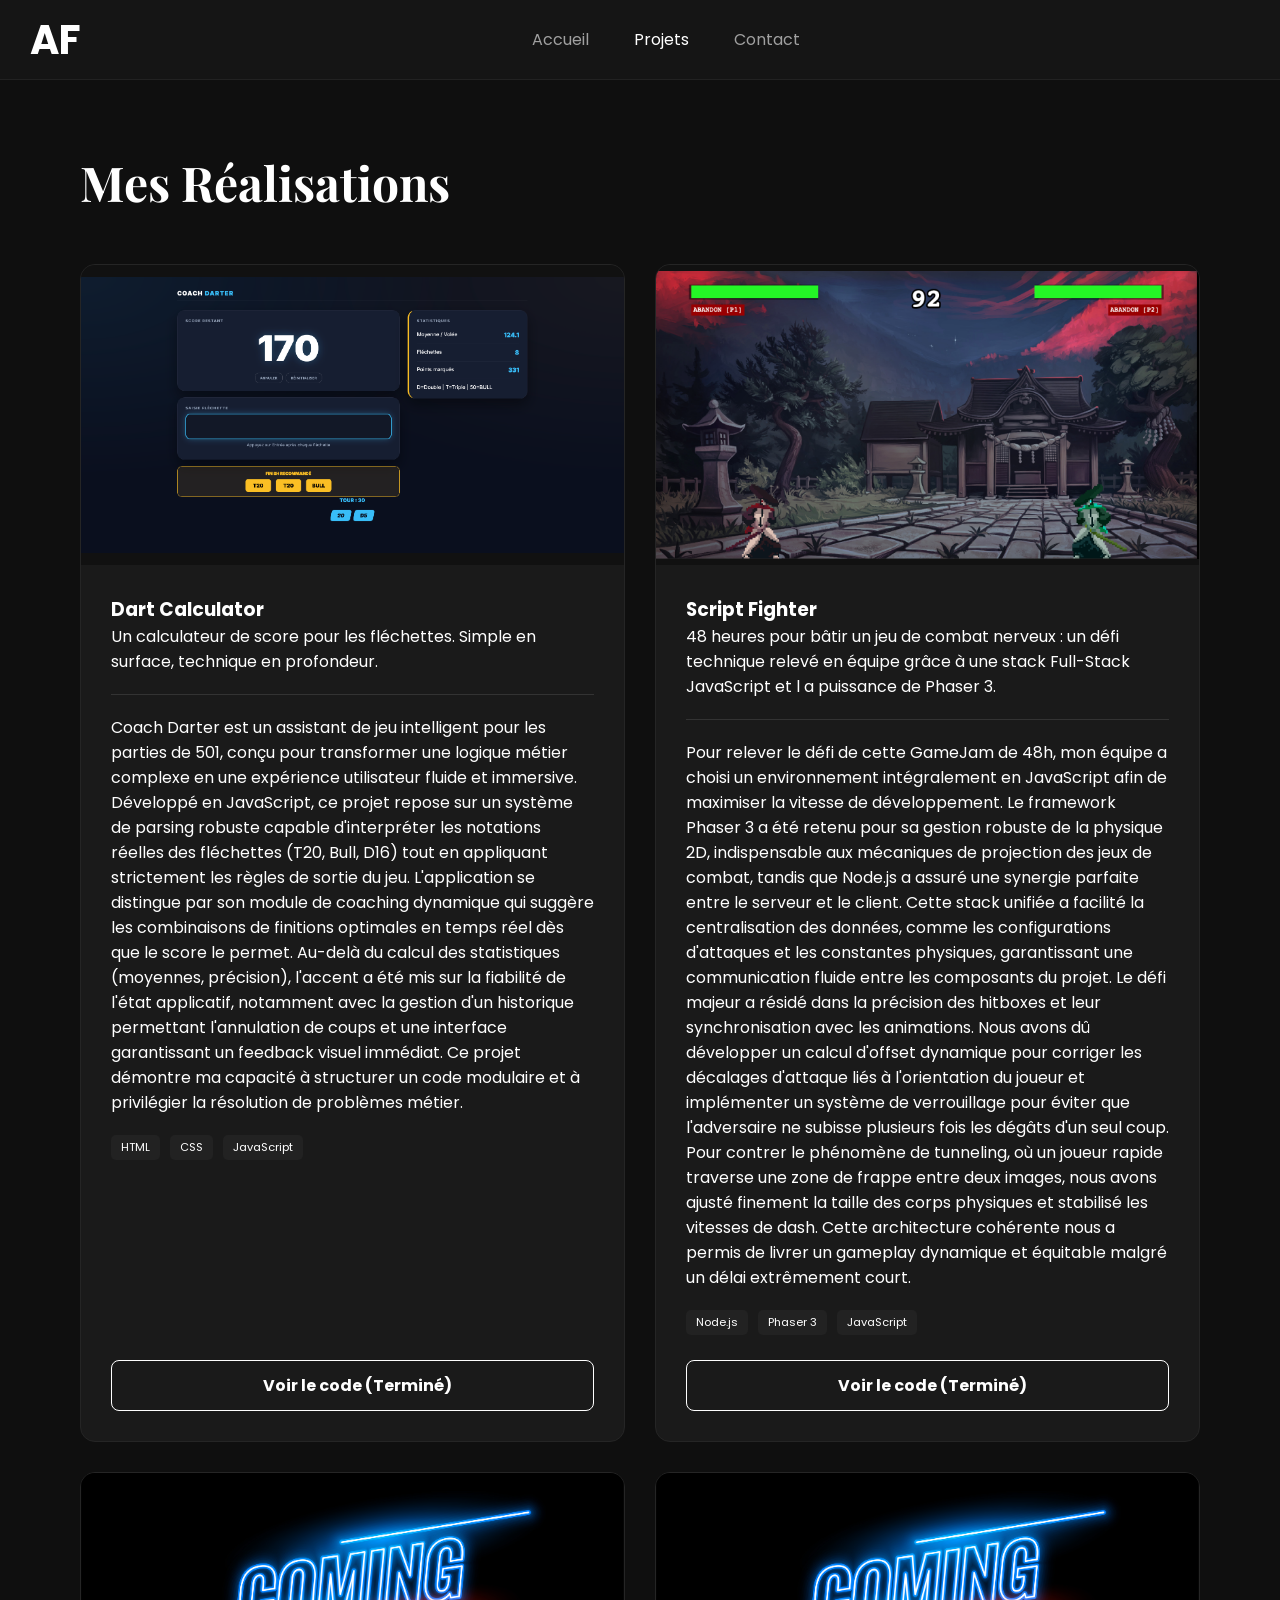
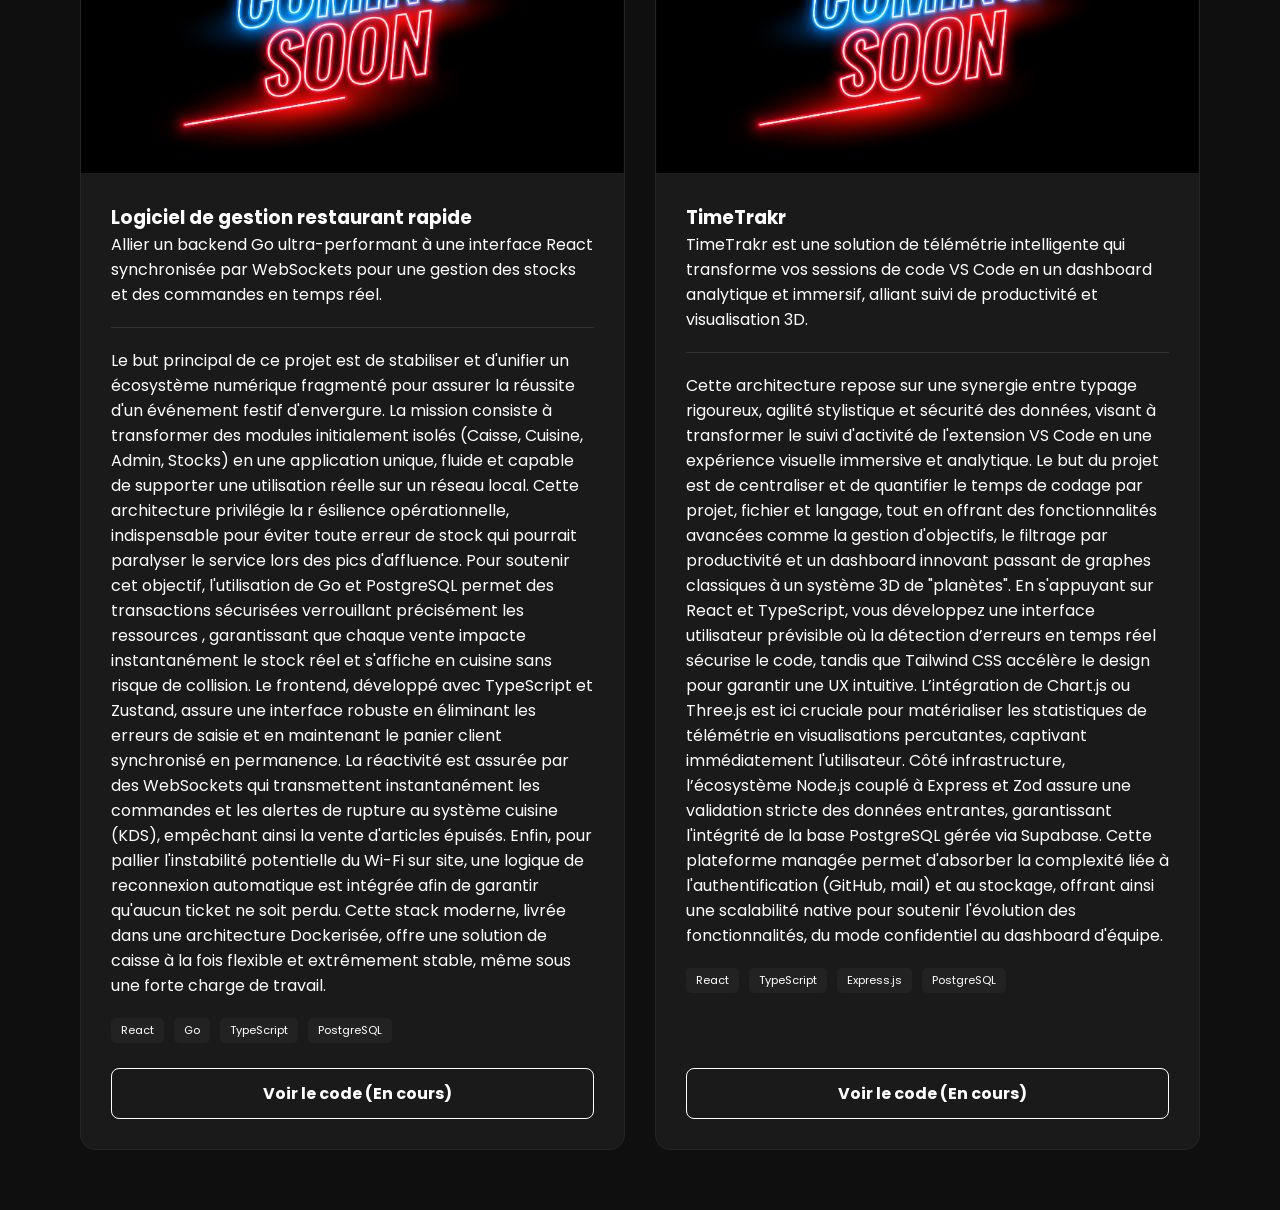
==== projets.html @ 1413225f "nouveau port" ====
<!doctype html>
<html lang="fr">
  <head>
    <meta charset="UTF-8" />
    <title>Portfolio - Mes Projets</title>
    <link rel="stylesheet" href="projets.css" />
    <link
      href="https://fonts.googleapis.com/css2?family=Poppins:wght@300;400;600&family=Playfair+Display:wght@700&display=swap"
      rel="stylesheet"
    />
  </head>
  <body>
    <nav class="barre-laterale">
      <a href="index.html" class="mon-logo" style="text-decoration: none;">AF</a>
      <ul class="liste-navigation">
        <li><a href="index.html">Accueil</a></li>
        <li class="active"><a href="projets.html">Projets</a></li>
        <li><a href="contact.html">Contact</a></li>
      </ul>
    </nav>

    <main class="conteneur-projets">
      <header class="entete-section">
        <h1 class="titre-galerie">Mes Réalisations</h1>
      </header>

      <div class="grille-projets">
        <article class="carte-projet">
          <div class="visuel-projet">
            <div class="overlay-image"><img src="ressource/DART COACH SCREEN.png" alt="Aperçu du projet"></div>
          </div>
          <div class="infos-projet">
            <h3>Dart Calculator</h3>
            <p class="resume">
              Un calculateur de score pour les fléchettes. Simple en surface, technique en profondeur.
            </p>

            <div class="bloc-details">
              <p>
                Coach Darter est un assistant de jeu intelligent pour les parties de 501, 
                conçu pour transformer une logique métier complexe en une expérience utilisateur fluide et immersive. 
                Développé en JavaScript, ce projet repose sur un système de parsing robuste capable d'interpréter les notations réelles des fléchettes 
                (T20, Bull, D16) tout en appliquant strictement les règles de sortie du jeu. L'application se distingue par son module de coaching 
                dynamique qui suggère les combinaisons de finitions optimales en temps réel dès que le score le permet. Au-delà du calcul 
                des statistiques (moyennes, précision), l'accent a été mis sur la fiabilité de l'état applicatif, notamment avec la gestion d'un 
                historique permettant l'annulation de coups et une interface garantissant un feedback visuel immédiat. 
                Ce projet démontre ma capacité à structurer un code modulaire et à privilégier la résolution de problèmes métier.
                
              </p>
              <div class="tags">
                <span>HTML</span><span>CSS</span><span>JavaScript</span>
              </div>
            </div>
              <a href="https://github.com/Afabien9/Flechettes" target="_blank" class="btn-github">
                     <i class="fa-brands fa-github"></i> Voir le code (Terminé)
                </a>
            </div>
        </article>

       <article class="carte-projet">
          <div class="visuel-projet">
            <div class="overlay-image"><img src="ressource/Screen In Game.png" alt="Aperçu du projet"></div>
          </div>
          <div class="infos-projet">
            <h3>Script Fighter</h3>
            <p class="resume">
              48 heures pour bâtir un jeu de combat nerveux : un défi technique relevé en équipe grâce à une stack Full-Stack JavaScript et l
              a puissance de Phaser 3.
            </p>

            <div class="bloc-details">
              <p>
                Pour relever le défi de cette GameJam de 48h, mon équipe a choisi un environnement intégralement en JavaScript afin de maximiser la vitesse de 
                développement. Le framework Phaser 3 a été retenu pour sa gestion robuste de la physique 2D, indispensable aux mécaniques de projection des jeux 
                de combat, tandis que Node.js a assuré une synergie parfaite entre le serveur et le client. Cette stack unifiée a facilité la centralisation des 
                données, comme les configurations d'attaques et les constantes physiques, garantissant une communication fluide entre les composants du projet.

                Le défi majeur a résidé dans la précision des hitboxes et leur synchronisation avec les animations. Nous avons dû développer un calcul d'offset 
                dynamique pour corriger les décalages d'attaque liés à l'orientation du joueur et implémenter un système de verrouillage pour éviter que l'adversaire 
                ne subisse plusieurs fois les dégâts d'un seul coup. Pour contrer le phénomène de tunneling, où un joueur rapide traverse une zone de frappe entre 
                deux images, nous avons ajusté finement la taille des corps physiques et stabilisé les vitesses de dash. Cette architecture cohérente nous a permis de 
                livrer un gameplay dynamique et équitable malgré un délai extrêmement court. 
              </p>
              <div class="tags">
                <span>Node.js</span><span>Phaser 3</span><span>JavaScript</span>
              </div>
            </div>
              <a href="https://github.com/Afabien9/GameJam" target="_blank" class="btn-github">
                     <i class="fa-brands fa-github"></i> Voir le code (Terminé)
                </a>
            </div>
        </article>

          <article class="carte-projet">
          <div class="visuel-projet">
            <div class="overlay-image"><img src="ressource/25516.jpg" alt="Aperçu du projet"></div>
          </div>
          <div class="infos-projet">
            <h3>Logiciel de gestion restaurant rapide</h3>
            <p class="resume">
              Allier un backend Go ultra-performant à une interface React synchronisée par WebSockets pour une gestion des stocks et des commandes 
              en temps réel.
            </p>

            <div class="bloc-details">
              <p>
                Le but principal de ce projet est de stabiliser et d'unifier un écosystème numérique fragmenté pour assurer la réussite d'un événement 
                festif d'envergure. La mission consiste à transformer des modules initialement isolés (Caisse, Cuisine, Admin, Stocks) en une 
                application unique, fluide et capable de supporter une utilisation réelle sur un réseau local. Cette architecture privilégie la r
                ésilience opérationnelle, indispensable pour éviter toute erreur de stock qui pourrait paralyser le service lors des pics d'affluence. 
                Pour soutenir cet objectif, l'utilisation de Go et PostgreSQL permet des transactions sécurisées verrouillant précisément les ressources
                , garantissant que chaque vente impacte instantanément le stock réel et s'affiche en cuisine sans risque de collision. Le frontend, 
                développé avec TypeScript et Zustand, assure une interface robuste en éliminant les erreurs de saisie et en maintenant le panier client
                 synchronisé en permanence. La réactivité est assurée par des WebSockets qui transmettent instantanément les commandes et les alertes 
                 de rupture au système cuisine (KDS), empêchant ainsi la vente d'articles épuisés. Enfin, pour pallier l'instabilité potentielle du 
                 Wi-Fi sur site, une logique de reconnexion automatique est intégrée afin de garantir qu'aucun ticket ne soit perdu. Cette stack moderne,
                  livrée dans une architecture Dockerisée, offre une solution de caisse à la fois flexible et extrêmement stable, même sous une forte 
                  charge de travail.
              </p>
              <div class="tags">
                <span>React</span><span>Go</span><span>TypeScript</span><span>PostgreSQL</span>
              </div>
            </div>
              <a href="https://github.com/votre-compte/votre-repo" target="_blank" class="btn-github">
                     <i class="fa-brands fa-github"></i> Voir le code (En cours)
                </a>
            </div>
        </article>

       <article class="carte-projet">
          <div class="visuel-projet">
            <div class="overlay-image"><img src="ressource/25516.jpg" alt="Aperçu du projet"></div>
          </div>
          <div class="infos-projet">
            <h3>TimeTrakr</h3>
            <p class="resume">
              TimeTrakr est une solution de télémétrie intelligente qui transforme vos sessions de code VS Code en un dashboard analytique et 
              immersif, alliant suivi de productivité et visualisation 3D.
            </p>

            <div class="bloc-details">
              <p>
                Cette architecture repose sur une synergie entre typage rigoureux, agilité stylistique et sécurité des données, visant à transformer 
                le suivi d'activité de l'extension VS Code en une expérience visuelle immersive et analytique. Le but du projet est de centraliser et 
                de quantifier le temps de codage par projet, fichier et langage, tout en offrant des fonctionnalités avancées comme la gestion 
                d'objectifs, le filtrage par productivité et un dashboard innovant passant de graphes classiques à un système 3D de "planètes".

                En s'appuyant sur React et TypeScript, vous développez une interface utilisateur prévisible où la détection d’erreurs en temps réel 
                sécurise le code, tandis que Tailwind CSS accélère le design pour garantir une UX intuitive. L’intégration de Chart.js ou Three.js est 
                ici cruciale pour matérialiser les statistiques de télémétrie en visualisations percutantes, captivant immédiatement l'utilisateur. 
                Côté infrastructure, l’écosystème Node.js couplé à Express et Zod assure une validation stricte des données entrantes, garantissant 
                l'intégrité de la base PostgreSQL gérée via Supabase. Cette plateforme managée permet d'absorber la complexité liée à l'authentification
                 (GitHub, mail) et au stockage, offrant ainsi une scalabilité native pour soutenir l'évolution des fonctionnalités, du mode confidentiel 
                 au dashboard d'équipe.
                
              </p>
              <div class="tags">
                <span>React</span><span>TypeScript</span><span>Express.js</span><span>PostgreSQL</span>
              </div>
            </div>
              <a href="https://github.com/votre-compte/votre-repo" target="_blank" class="btn-github">
                     <i class="fa-brands fa-github"></i> Voir le code (En cours)
                </a>
            </div>
        </article>
      </div>
    </main>
  </body>
</html>
---- projets.css ----
:root {
    --couleur-fond: #0f0f0f;
    --couleur-menu: #151515;
    --bg-carte: #1a1a1a;
    --accent-rouge: #e63946;
    --texte-blanc: #ffffff;
    --texte-gris: #a0a0a0;
    --gris-barre: #333;
    --bleu-projet: #0000CD;
    --largeur-sidebar: 200px; 
}

* { 
    margin: 0; 
    padding: 0; 
    box-sizing: border-box; 
    scroll-behavior: smooth;
}

body {
    background-color: var(--couleur-fond);
    color: var(--texte-blanc);
    font-family: 'Poppins', sans-serif;
    display: block;
    min-height: 100vh;
}

/* --- TOPBAR --- */
.barre-laterale {
    width: 100%;
    height: 80px; 
    background: var(--couleur-menu);
    border-bottom: 1px solid #222; 
    position: fixed;
    top: 0; 
    left: 0;
    display: flex;
    flex-direction: row; 
    justify-content: space-between; 
    align-items: center;
    padding: 0 30px; 
    z-index: 1000;
}

.mon-logo { 
    font-size: 2.5rem; 
    font-weight: bold; 
    color: var(--texte-blanc); 
    text-decoration: none;
    cursor: pointer;
}

.liste-navigation { 
    display: flex; 
    list-style: none; 
    gap: 15px;
    justify-content: center; 
    align-items: center; 
    flex-grow: 1; 
}

.liste-navigation li a {
    display: block;
    padding: 10px 15px;
    color: var(--texte-gris);
    text-decoration: none;
    font-size: 1rem;
    transition: 0.3s;
}

.liste-navigation li.active a,
.liste-navigation li a:hover { 
    color: var(--texte-blanc); 
}

/* --- CONTENEUR PRINCIPAL --- */
.conteneur-projets { 
    margin-top: 80px;
    width: 100%; 
    padding: 60px 80px; 
}

.titre-galerie { 
    font-family: 'Playfair Display', serif; 
    font-size: 3rem; 
    margin: 10px 0 50px; 
}

/* --- GRILLE & CARTES (2 PAR LIGNE ET ALIGNÉES) --- */
.grille-projets { 
    display: grid; 
    grid-template-columns: repeat(2, 1fr); 
    gap: 30px; 
    align-items: stretch; /* Aligne la hauteur de toutes les cartes d'une même ligne */
}

.carte-projet {
    background: var(--bg-carte);
    border: 1px solid #252525;
    border-radius: 15px;
    overflow: hidden;
    display: flex;
    flex-direction: column;
    transition: 0.3s;
}

/* --- CORRECTION POUR L'ALIGNEMENT DES IMAGES DIFFÉRENTES --- */
.visuel-projet { 
    height: 300px;
    background: #111; /* Fond sombre pour boucher les trous */
    overflow: hidden;
    display: flex;
    align-items: center;
    justify-content: center;
}

.visuel-projet img {
    /* La clé de la solution : */
    max-width: 100%;  /* L'image ne dépasse jamais la largeur du cadre */
    max-height: 100%; /* L'image ne dépasse jamais la hauteur du cadre */
    object-fit: contain; /* L'image s'adapte sans être coupée ni déformée */
    object-position: center; /* L'image portrait sera centrée dans son cadre */
    display: block;
}

.infos-projet { 
    padding: 30px; 
    display: flex; 
    flex-direction: column; 
    flex-grow: 1; /* Pousse le bouton vers le bas */
}

/* --- DÉTAILS TOUJOURS VISIBLES --- */
.bloc-details {
    display: block;
    margin-top: 20px;
    padding-top: 20px;
    border-top: 1px solid #333;
    flex-grow: 1; 
}

.tags { display: flex; gap: 10px; margin-top: 20px; flex-wrap: wrap; }
.tags span { font-size: 0.7rem; background: #222; padding: 4px 10px; border-radius: 5px; color: var(--texte-blanc); }

/* --- BOUTON VOIR LE CODE (GITHUB) --- */
.btn-github {
    display: flex;
    align-items: center;
    justify-content: center;
    gap: 10px;
    width: 100%; 
    margin-top: 25px; 
    background: transparent;
    border: 1px solid var(--texte-blanc); 
    color: var(--texte-blanc);
    padding: 12px; 
    border-radius: 8px; 
    font-weight: bold;
    text-decoration: none;
    transition: 0.3s;
}

.btn-github:hover { 
    background: var(--texte-blanc); 
    color: #000; 
}

.btn-toggle {
    display: none !important; 
}

/* --- MODE MOBILE --- */
@media screen and (max-width: 1000px) {
    .conteneur-projets { padding: 40px 20px; }
    
    .grille-projets { 
        grid-template-columns: 1fr; 
        max-width: 600px; 
        margin: 0 auto; 
    }

    .visuel-projet { 
        height: 250px; 
    }

    .barre-laterale {
        height: auto; position: relative; padding: 15px 20px;
    }
    
    .liste-navigation li a { font-size: 0.9rem; padding: 5px 8px; }
}
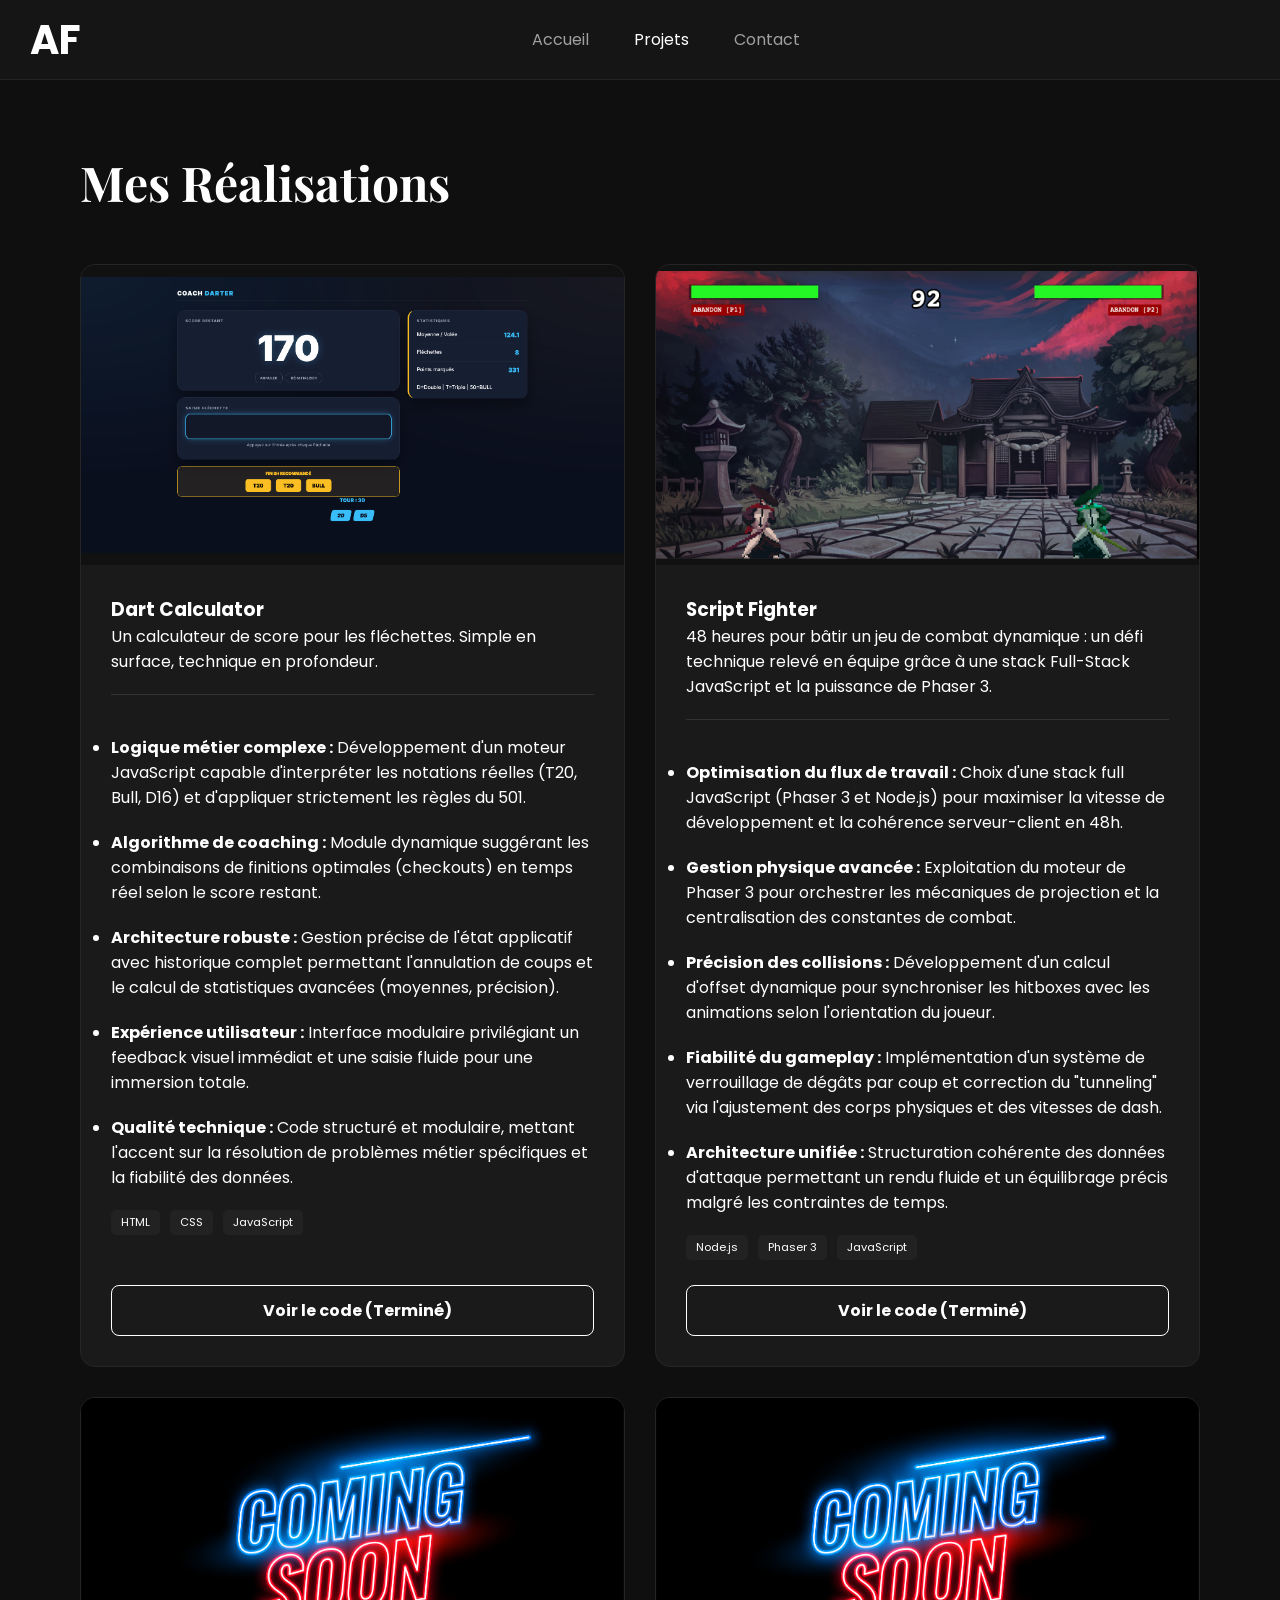
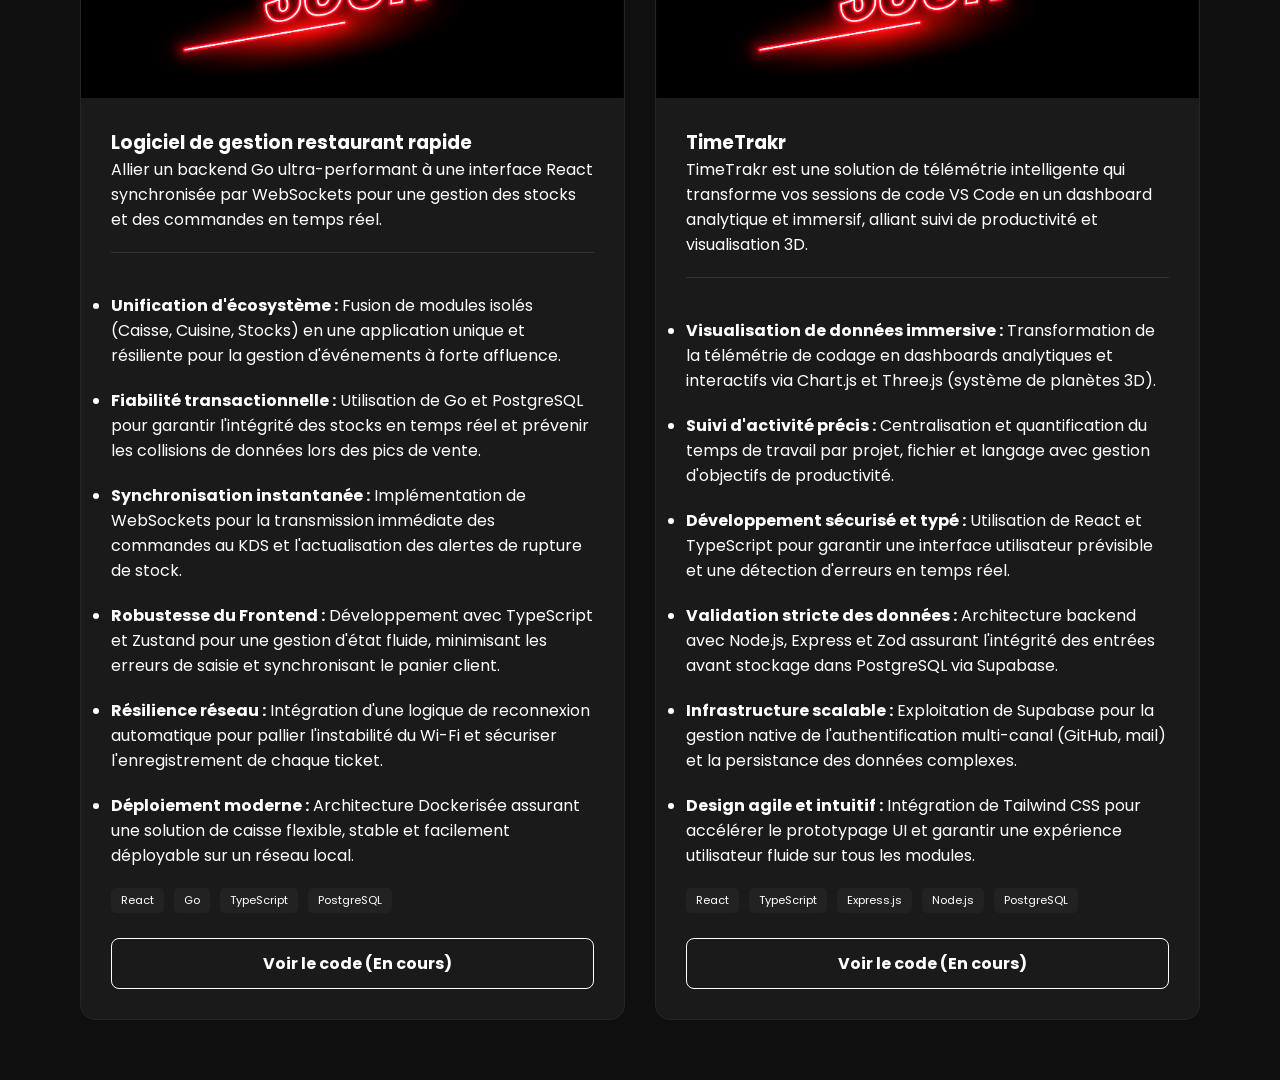
==== commit 0d0807dd: "refont" ====
--- a/projets.html
+++ b/projets.html
@@ -11,7 +11,7 @@
   </head>
   <body>
     <nav class="barre-laterale">
-      <a href="index.html" class="mon-logo" style="text-decoration: none;">AF</a>
+      <a href="index.html" class="mon-logo" style="text-decoration: none">AF</a>
       <ul class="liste-navigation">
         <li><a href="index.html">Accueil</a></li>
         <li class="active"><a href="projets.html">Projets</a></li>
@@ -27,143 +27,248 @@
       <div class="grille-projets">
         <article class="carte-projet">
           <div class="visuel-projet">
-            <div class="overlay-image"><img src="ressource/DART COACH SCREEN.png" alt="Aperçu du projet"></div>
+            <div class="overlay-image">
+              <img
+                src="ressource/DART COACH SCREEN.png"
+                alt="Aperçu du projet"
+              />
+            </div>
           </div>
           <div class="infos-projet">
             <h3>Dart Calculator</h3>
             <p class="resume">
-              Un calculateur de score pour les fléchettes. Simple en surface, technique en profondeur.
-            </p>
-
-            <div class="bloc-details">
-              <p>
-                Coach Darter est un assistant de jeu intelligent pour les parties de 501, 
-                conçu pour transformer une logique métier complexe en une expérience utilisateur fluide et immersive. 
-                Développé en JavaScript, ce projet repose sur un système de parsing robuste capable d'interpréter les notations réelles des fléchettes 
-                (T20, Bull, D16) tout en appliquant strictement les règles de sortie du jeu. L'application se distingue par son module de coaching 
-                dynamique qui suggère les combinaisons de finitions optimales en temps réel dès que le score le permet. Au-delà du calcul 
-                des statistiques (moyennes, précision), l'accent a été mis sur la fiabilité de l'état applicatif, notamment avec la gestion d'un 
-                historique permettant l'annulation de coups et une interface garantissant un feedback visuel immédiat. 
-                Ce projet démontre ma capacité à structurer un code modulaire et à privilégier la résolution de problèmes métier.
-                
-              </p>
+              Un calculateur de score pour les fléchettes. Simple en surface,
+              technique en profondeur.
+            </p>
+
+            <div class="bloc-details">
+              <ul>
+                <li>
+                  <span>Logique métier complexe :</span> Développement d'un
+                  moteur JavaScript capable d'interpréter les notations réelles
+                  (T20, Bull, D16) et d'appliquer strictement les règles du 501.
+                </li>
+                <li>
+                  <span>Algorithme de coaching :</span> Module dynamique
+                  suggérant les combinaisons de finitions optimales (checkouts)
+                  en temps réel selon le score restant.
+                </li>
+                <li>
+                  <span>Architecture robuste :</span> Gestion précise de l'état
+                  applicatif avec historique complet permettant l'annulation de
+                  coups et le calcul de statistiques avancées (moyennes,
+                  précision).
+                </li>
+                <li>
+                  <span>Expérience utilisateur :</span> Interface modulaire
+                  privilégiant un feedback visuel immédiat et une saisie fluide
+                  pour une immersion totale.
+                </li>
+                <li>
+                  <span>Qualité technique :</span> Code structuré et modulaire,
+                  mettant l'accent sur la résolution de problèmes métier
+                  spécifiques et la fiabilité des données.
+                </li>
+              </ul>
               <div class="tags">
                 <span>HTML</span><span>CSS</span><span>JavaScript</span>
               </div>
             </div>
-              <a href="https://github.com/Afabien9/Flechettes" target="_blank" class="btn-github">
-                     <i class="fa-brands fa-github"></i> Voir le code (Terminé)
-                </a>
-            </div>
-        </article>
-
-       <article class="carte-projet">
-          <div class="visuel-projet">
-            <div class="overlay-image"><img src="ressource/Screen In Game.png" alt="Aperçu du projet"></div>
+            <a
+              href="https://github.com/Afabien9/Flechettes"
+              target="_blank"
+              class="btn-github"
+            >
+              <i class="fa-brands fa-github"></i> Voir le code (Terminé)
+            </a>
+          </div>
+        </article>
+
+        <article class="carte-projet">
+          <div class="visuel-projet">
+            <div class="overlay-image">
+              <img src="ressource/Screen In Game.png" alt="Aperçu du projet" />
+            </div>
           </div>
           <div class="infos-projet">
             <h3>Script Fighter</h3>
             <p class="resume">
-              48 heures pour bâtir un jeu de combat nerveux : un défi technique relevé en équipe grâce à une stack Full-Stack JavaScript et l
-              a puissance de Phaser 3.
-            </p>
-
-            <div class="bloc-details">
-              <p>
-                Pour relever le défi de cette GameJam de 48h, mon équipe a choisi un environnement intégralement en JavaScript afin de maximiser la vitesse de 
-                développement. Le framework Phaser 3 a été retenu pour sa gestion robuste de la physique 2D, indispensable aux mécaniques de projection des jeux 
-                de combat, tandis que Node.js a assuré une synergie parfaite entre le serveur et le client. Cette stack unifiée a facilité la centralisation des 
-                données, comme les configurations d'attaques et les constantes physiques, garantissant une communication fluide entre les composants du projet.
-
-                Le défi majeur a résidé dans la précision des hitboxes et leur synchronisation avec les animations. Nous avons dû développer un calcul d'offset 
-                dynamique pour corriger les décalages d'attaque liés à l'orientation du joueur et implémenter un système de verrouillage pour éviter que l'adversaire 
-                ne subisse plusieurs fois les dégâts d'un seul coup. Pour contrer le phénomène de tunneling, où un joueur rapide traverse une zone de frappe entre 
-                deux images, nous avons ajusté finement la taille des corps physiques et stabilisé les vitesses de dash. Cette architecture cohérente nous a permis de 
-                livrer un gameplay dynamique et équitable malgré un délai extrêmement court. 
-              </p>
+              48 heures pour bâtir un jeu de combat dynamique : un défi
+              technique relevé en équipe grâce à une stack Full-Stack JavaScript
+              et la puissance de Phaser 3.
+            </p>
+
+            <div class="bloc-details">
+              <ul>
+                <li>
+                  <span>Optimisation du flux de travail :</span> Choix d'une
+                  stack full JavaScript (Phaser 3 et Node.js) pour maximiser la
+                  vitesse de développement et la cohérence serveur-client en
+                  48h.
+                </li>
+                <li>
+                  <span>Gestion physique avancée :</span> Exploitation du moteur
+                  de Phaser 3 pour orchestrer les mécaniques de projection et la
+                  centralisation des constantes de combat.
+                </li>
+                <li>
+                  <span>Précision des collisions :</span> Développement d'un
+                  calcul d'offset dynamique pour synchroniser les hitboxes avec
+                  les animations selon l'orientation du joueur.
+                </li>
+                <li>
+                  <span>Fiabilité du gameplay :</span> Implémentation d'un
+                  système de verrouillage de dégâts par coup et correction du
+                  "tunneling" via l'ajustement des corps physiques et des
+                  vitesses de dash.
+                </li>
+                <li>
+                  <span>Architecture unifiée :</span> Structuration cohérente
+                  des données d'attaque permettant un rendu fluide et un
+                  équilibrage précis malgré les contraintes de temps.
+                </li>
+              </ul>
               <div class="tags">
                 <span>Node.js</span><span>Phaser 3</span><span>JavaScript</span>
               </div>
             </div>
-              <a href="https://github.com/Afabien9/GameJam" target="_blank" class="btn-github">
-                     <i class="fa-brands fa-github"></i> Voir le code (Terminé)
-                </a>
-            </div>
-        </article>
-
-          <article class="carte-projet">
-          <div class="visuel-projet">
-            <div class="overlay-image"><img src="ressource/25516.jpg" alt="Aperçu du projet"></div>
+            <a
+              href="https://github.com/Afabien9/GameJam"
+              target="_blank"
+              class="btn-github"
+            >
+              <i class="fa-brands fa-github"></i> Voir le code (Terminé)
+            </a>
+          </div>
+        </article>
+
+        <article class="carte-projet">
+          <div class="visuel-projet">
+            <div class="overlay-image">
+              <img src="ressource/25516.jpg" alt="Aperçu du projet" />
+            </div>
           </div>
           <div class="infos-projet">
             <h3>Logiciel de gestion restaurant rapide</h3>
             <p class="resume">
-              Allier un backend Go ultra-performant à une interface React synchronisée par WebSockets pour une gestion des stocks et des commandes 
-              en temps réel.
-            </p>
-
-            <div class="bloc-details">
-              <p>
-                Le but principal de ce projet est de stabiliser et d'unifier un écosystème numérique fragmenté pour assurer la réussite d'un événement 
-                festif d'envergure. La mission consiste à transformer des modules initialement isolés (Caisse, Cuisine, Admin, Stocks) en une 
-                application unique, fluide et capable de supporter une utilisation réelle sur un réseau local. Cette architecture privilégie la r
-                ésilience opérationnelle, indispensable pour éviter toute erreur de stock qui pourrait paralyser le service lors des pics d'affluence. 
-                Pour soutenir cet objectif, l'utilisation de Go et PostgreSQL permet des transactions sécurisées verrouillant précisément les ressources
-                , garantissant que chaque vente impacte instantanément le stock réel et s'affiche en cuisine sans risque de collision. Le frontend, 
-                développé avec TypeScript et Zustand, assure une interface robuste en éliminant les erreurs de saisie et en maintenant le panier client
-                 synchronisé en permanence. La réactivité est assurée par des WebSockets qui transmettent instantanément les commandes et les alertes 
-                 de rupture au système cuisine (KDS), empêchant ainsi la vente d'articles épuisés. Enfin, pour pallier l'instabilité potentielle du 
-                 Wi-Fi sur site, une logique de reconnexion automatique est intégrée afin de garantir qu'aucun ticket ne soit perdu. Cette stack moderne,
-                  livrée dans une architecture Dockerisée, offre une solution de caisse à la fois flexible et extrêmement stable, même sous une forte 
-                  charge de travail.
-              </p>
-              <div class="tags">
-                <span>React</span><span>Go</span><span>TypeScript</span><span>PostgreSQL</span>
-              </div>
-            </div>
-              <a href="https://github.com/votre-compte/votre-repo" target="_blank" class="btn-github">
-                     <i class="fa-brands fa-github"></i> Voir le code (En cours)
-                </a>
-            </div>
-        </article>
-
-       <article class="carte-projet">
-          <div class="visuel-projet">
-            <div class="overlay-image"><img src="ressource/25516.jpg" alt="Aperçu du projet"></div>
+              Allier un backend Go ultra-performant à une interface React
+              synchronisée par WebSockets pour une gestion des stocks et des
+              commandes en temps réel.
+            </p>
+
+            <div class="bloc-details">
+              <ul>
+                <li>
+                  <span>Unification d'écosystème :</span> Fusion de modules
+                  isolés (Caisse, Cuisine, Stocks) en une application unique et
+                  résiliente pour la gestion d'événements à forte affluence.
+                </li>
+                <li>
+                  <span>Fiabilité transactionnelle :</span> Utilisation de Go et
+                  PostgreSQL pour garantir l'intégrité des stocks en temps réel
+                  et prévenir les collisions de données lors des pics de vente.
+                </li>
+                <li>
+                  <span>Synchronisation instantanée :</span> Implémentation de
+                  WebSockets pour la transmission immédiate des commandes au KDS
+                  et l'actualisation des alertes de rupture de stock.
+                </li>
+                <li>
+                  <span>Robustesse du Frontend :</span> Développement avec
+                  TypeScript et Zustand pour une gestion d'état fluide,
+                  minimisant les erreurs de saisie et synchronisant le panier
+                  client.
+                </li>
+                <li>
+                  <span>Résilience réseau :</span> Intégration d'une logique de
+                  reconnexion automatique pour pallier l'instabilité du Wi-Fi et
+                  sécuriser l'enregistrement de chaque ticket.
+                </li>
+                <li>
+                  <span>Déploiement moderne :</span> Architecture Dockerisée
+                  assurant une solution de caisse flexible, stable et facilement
+                  déployable sur un réseau local.
+                </li>
+              </ul>
+              <div class="tags">
+                <span>React</span><span>Go</span><span>TypeScript</span
+                ><span>PostgreSQL</span>
+              </div>
+            </div>
+            <a
+              href="https://github.com/C4ptainF0xy/Corso-Fleuri-V2"
+              target="_blank"
+              class="btn-github"
+            >
+              <i class="fa-brands fa-github"></i> Voir le code (En cours)
+            </a>
+          </div>
+        </article>
+
+        <article class="carte-projet">
+          <div class="visuel-projet">
+            <div class="overlay-image">
+              <img src="ressource/25516.jpg" alt="Aperçu du projet" />
+            </div>
           </div>
           <div class="infos-projet">
             <h3>TimeTrakr</h3>
             <p class="resume">
-              TimeTrakr est une solution de télémétrie intelligente qui transforme vos sessions de code VS Code en un dashboard analytique et 
-              immersif, alliant suivi de productivité et visualisation 3D.
-            </p>
-
-            <div class="bloc-details">
-              <p>
-                Cette architecture repose sur une synergie entre typage rigoureux, agilité stylistique et sécurité des données, visant à transformer 
-                le suivi d'activité de l'extension VS Code en une expérience visuelle immersive et analytique. Le but du projet est de centraliser et 
-                de quantifier le temps de codage par projet, fichier et langage, tout en offrant des fonctionnalités avancées comme la gestion 
-                d'objectifs, le filtrage par productivité et un dashboard innovant passant de graphes classiques à un système 3D de "planètes".
-
-                En s'appuyant sur React et TypeScript, vous développez une interface utilisateur prévisible où la détection d’erreurs en temps réel 
-                sécurise le code, tandis que Tailwind CSS accélère le design pour garantir une UX intuitive. L’intégration de Chart.js ou Three.js est 
-                ici cruciale pour matérialiser les statistiques de télémétrie en visualisations percutantes, captivant immédiatement l'utilisateur. 
-                Côté infrastructure, l’écosystème Node.js couplé à Express et Zod assure une validation stricte des données entrantes, garantissant 
-                l'intégrité de la base PostgreSQL gérée via Supabase. Cette plateforme managée permet d'absorber la complexité liée à l'authentification
-                 (GitHub, mail) et au stockage, offrant ainsi une scalabilité native pour soutenir l'évolution des fonctionnalités, du mode confidentiel 
-                 au dashboard d'équipe.
-                
-              </p>
-              <div class="tags">
-                <span>React</span><span>TypeScript</span><span>Express.js</span><span>PostgreSQL</span>
-              </div>
-            </div>
-              <a href="https://github.com/votre-compte/votre-repo" target="_blank" class="btn-github">
-                     <i class="fa-brands fa-github"></i> Voir le code (En cours)
-                </a>
-            </div>
+              TimeTrakr est une solution de télémétrie intelligente qui
+              transforme vos sessions de code VS Code en un dashboard analytique
+              et immersif, alliant suivi de productivité et visualisation 3D.
+            </p>
+
+            <div class="bloc-details">
+              <ul>
+                <li>
+                  <span>Visualisation de données immersive :</span>
+                  Transformation de la télémétrie de codage en dashboards
+                  analytiques et interactifs via Chart.js et Three.js (système
+                  de planètes 3D).
+                </li>
+                <li>
+                  <span>Suivi d'activité précis :</span> Centralisation et
+                  quantification du temps de travail par projet, fichier et
+                  langage avec gestion d'objectifs de productivité.
+                </li>
+                <li>
+                  <span>Développement sécurisé et typé :</span> Utilisation de
+                  React et TypeScript pour garantir une interface utilisateur
+                  prévisible et une détection d'erreurs en temps réel.
+                </li>
+                <li>
+                  <span>Validation stricte des données :</span> Architecture
+                  backend avec Node.js, Express et Zod assurant l'intégrité des
+                  entrées avant stockage dans PostgreSQL via Supabase.
+                </li>
+                <li>
+                  <span>Infrastructure scalable :</span> Exploitation de
+                  Supabase pour la gestion native de l'authentification
+                  multi-canal (GitHub, mail) et la persistance des données
+                  complexes.
+                </li>
+                <li>
+                  <span>Design agile et intuitif :</span> Intégration de
+                  Tailwind CSS pour accélérer le prototypage UI et garantir une
+                  expérience utilisateur fluide sur tous les modules.
+                </li>
+              </ul>
+              <div class="tags">
+                <span>React</span><span>TypeScript</span><span>Express.js</span
+                ><span>Node.js</span><span>PostgreSQL</span>
+              </div>
+            </div>
+            <a
+              href="https://github.com/EnzoRouet/TimeTrakr"
+              target="_blank"
+              class="btn-github"
+            >
+              <i class="fa-brands fa-github"></i> Voir le code (En cours)
+            </a>
+          </div>
         </article>
       </div>
     </main>
   </body>
-</html>+</html>
--- a/projets.css
+++ b/projets.css
@@ -25,7 +25,6 @@
     min-height: 100vh;
 }
 
-/* --- TOPBAR --- */
 .barre-laterale {
     width: 100%;
     height: 80px; 
@@ -73,7 +72,6 @@
     color: var(--texte-blanc); 
 }
 
-/* --- CONTENEUR PRINCIPAL --- */
 .conteneur-projets { 
     margin-top: 80px;
     width: 100%; 
@@ -86,12 +84,11 @@
     margin: 10px 0 50px; 
 }
 
-/* --- GRILLE & CARTES (2 PAR LIGNE ET ALIGNÉES) --- */
 .grille-projets { 
     display: grid; 
     grid-template-columns: repeat(2, 1fr); 
     gap: 30px; 
-    align-items: stretch; /* Aligne la hauteur de toutes les cartes d'une même ligne */
+    align-items: stretch; 
 }
 
 .carte-projet {
@@ -104,10 +101,9 @@
     transition: 0.3s;
 }
 
-/* --- CORRECTION POUR L'ALIGNEMENT DES IMAGES DIFFÉRENTES --- */
 .visuel-projet { 
     height: 300px;
-    background: #111; /* Fond sombre pour boucher les trous */
+    background: #111; 
     overflow: hidden;
     display: flex;
     align-items: center;
@@ -115,11 +111,10 @@
 }
 
 .visuel-projet img {
-    /* La clé de la solution : */
-    max-width: 100%;  /* L'image ne dépasse jamais la largeur du cadre */
-    max-height: 100%; /* L'image ne dépasse jamais la hauteur du cadre */
-    object-fit: contain; /* L'image s'adapte sans être coupée ni déformée */
-    object-position: center; /* L'image portrait sera centrée dans son cadre */
+    max-width: 100%;  
+    max-height: 100%; 
+    object-fit: contain; 
+    object-position: center; 
     display: block;
 }
 
@@ -127,22 +122,29 @@
     padding: 30px; 
     display: flex; 
     flex-direction: column; 
-    flex-grow: 1; /* Pousse le bouton vers le bas */
-}
-
-/* --- DÉTAILS TOUJOURS VISIBLES --- */
+    flex-grow: 1; 
+}
+
 .bloc-details {
     display: block;
     margin-top: 20px;
     padding-top: 20px;
     border-top: 1px solid #333;
     flex-grow: 1; 
+    max-width: 100%;
+}
+
+.bloc-details > ul > li {
+    padding-top: 20px;
+}
+
+.bloc-details > ul > li > span {
+    font-weight: bold;
 }
 
 .tags { display: flex; gap: 10px; margin-top: 20px; flex-wrap: wrap; }
 .tags span { font-size: 0.7rem; background: #222; padding: 4px 10px; border-radius: 5px; color: var(--texte-blanc); }
 
-/* --- BOUTON VOIR LE CODE (GITHUB) --- */
 .btn-github {
     display: flex;
     align-items: center;
@@ -169,8 +171,7 @@
     display: none !important; 
 }
 
-/* --- MODE MOBILE --- */
-@media screen and (max-width: 1000px) {
+@media screen and (max-width: 1250px) {
     .conteneur-projets { padding: 40px 20px; }
     
     .grille-projets { 
@@ -183,9 +184,48 @@
         height: 250px; 
     }
 
-    .barre-laterale {
-        height: auto; position: relative; padding: 15px 20px;
-    }
-    
-    .liste-navigation li a { font-size: 0.9rem; padding: 5px 8px; }
+      .barre-laterale {
+        width: 100%;
+        height: auto;
+        position: relative; 
+        flex-direction: row;
+        justify-content: space-between;
+        align-items: center;
+        padding: 10px 20px;
+        border-right: none;
+        border-bottom: 1px solid #222;
+    }
+
+    .mon-logo { margin-bottom: 0; font-size: 2rem; padding-left: 0; }
+    .liste-navigation { 
+    display: flex; 
+    list-style: none; 
+    gap: 15px;
+    justify-content: center; 
+    align-items: center; 
+    flex-grow: 1; 
+}
+
+.liste-navigation li {
+    display: flex;
+    justify-content: center;
+    align-items: center;
+    transition: 0.3s;
+}
+
+.liste-navigation li a {
+    display: block;
+    padding: 10px 15px;
+    color: var(--texte-gris);
+    text-decoration: none;
+    font-size: 0.9rem;
+    text-align: center; 
+    transition: 0.3s;
+}
+
+    .titre-galerie {
+        margin-left: 280px;
+        margin-right: 250px;
+        margin-top: 10px;
+    }
 }
